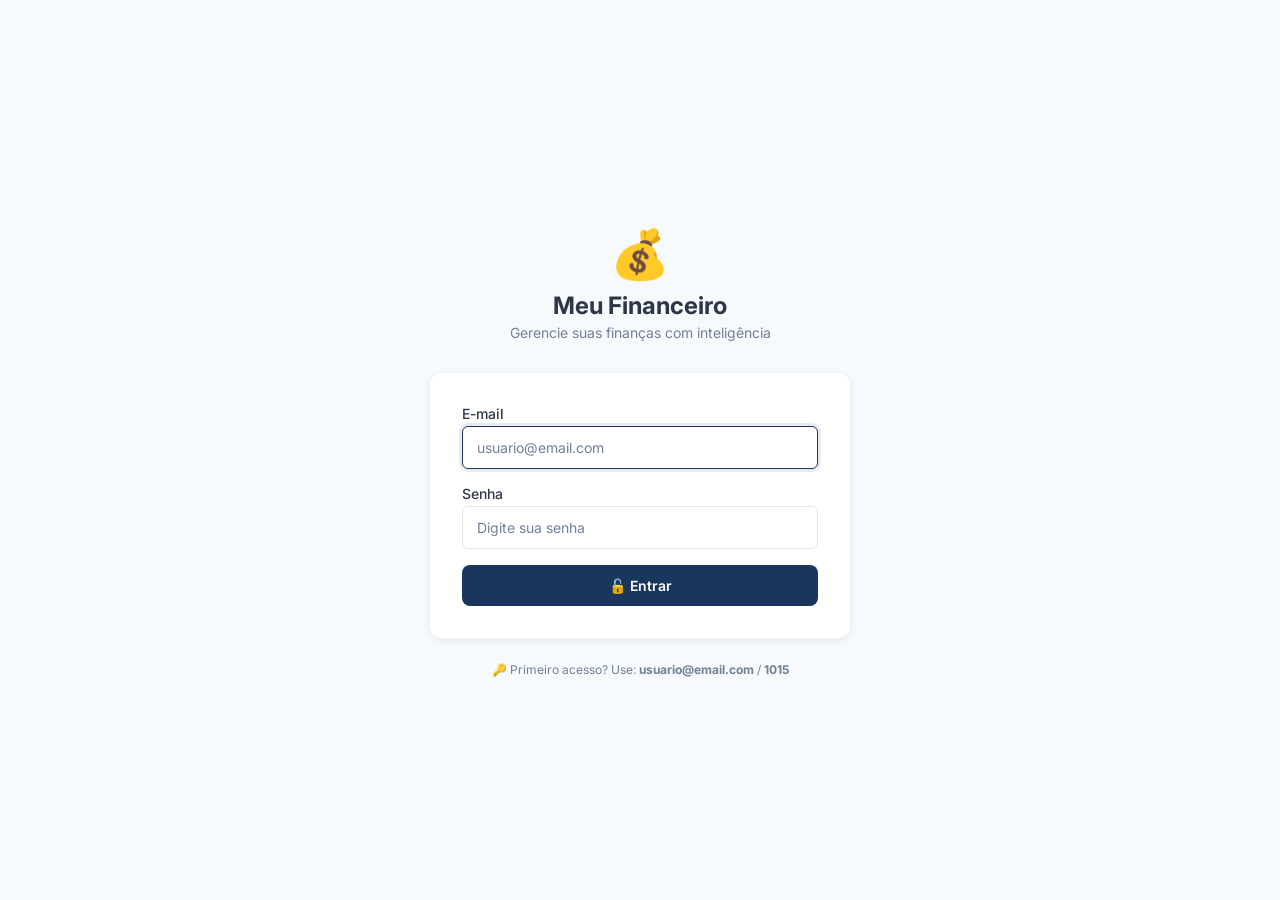
==== index.html @ fb4f3ed3 "Etapa 3: Banco de dados" ====
<!DOCTYPE html>
<html lang="pt-BR">
<head>
    <meta charset="UTF-8">
    <meta name="viewport" content="width=device-width, initial-scale=1.0">
    <title>Login - Meu Financeiro</title>
    
    <!-- Fonte Inter -->
    <link rel="preconnect" href="https://fonts.googleapis.com">
    <link rel="preconnect" href="https://fonts.gstatic.com" crossorigin>
    <link href="https://fonts.googleapis.com/css2?family=Inter:wght@400;500;600;700&display=swap" rel="stylesheet">
    
    <!-- CSS base -->
    <link rel="stylesheet" href="css/reset.css">
    <link rel="stylesheet" href="css/variables.css">
    <link rel="stylesheet" href="css/components.css">
</head>
<body class="pagina-login">

    <div class="login-container">
        
        <!-- Logo e título -->
        <div class="login-logo">
            <div class="icone">💰</div>
            <h2>Meu Financeiro</h2>
            <p>Gerencie suas finanças com inteligência</p>
        </div>
        
        <!-- Card do formulário -->
        <div class="login-card">
            <form id="formLogin" class="formulario" autocomplete="off">
                
                <!-- Alerta de erro (escondido por padrão) -->
                <div id="alertaLogin" class="alertas alerta-erro"></div>
                
                <div class="grupo-campo">
                    <label for="email">E-mail</label>
                    <input 
                        type="email" 
                        id="email" 
                        placeholder="usuario@email.com" 
                        required
                        autofocus
                    >
                </div>
                
                <div class="grupo-campo">
                    <label for="senha">Senha</label>
                    <input 
                        type="password" 
                        id="senha" 
                        placeholder="Digite sua senha" 
                        required
                    >
                </div>
                
                <button type="submit" class="btn btn-primario">
                    🔓 Entrar
                </button>
                
            </form>
        </div>
        
        <!-- Dica de acesso -->
        <div class="login-rodape">
            <p>🔑 Primeiro acesso? Use: <strong>usuario@email.com</strong> / <strong>1015</strong></p>
        </div>
        
    </div>

    <!-- JavaScript de autenticação -->
    <script src="js/auth.js"></script>
</body>
</html>
---- css/variables.css ----
/* ============================================
   VARIABLES.CSS - Nosso catálogo de estilos
   ============================================
   As variáveis CSS começam com -- (dois traços)
   e podemos usar em qualquer lugar depois.
   ============================================ */

:root {
    /* ---------- CORES PRINCIPAIS ---------- */
    --cor-primaria: #1a365d;           /* Azul escuro profissional */
    --cor-primaria-clara: #2c5282;     /* Azul um pouco mais claro */
    --cor-primaria-escura: #102a4c;    /* Azul mais escuro (hover) */

    /* ---------- CORES DE STATUS ---------- */
    --cor-receita: #38a169;            /* Verde = dinheiro entrando */
    --cor-receita-clara: #48bb78;      /* Verde mais claro */
    --cor-despesa: #e53e3e;            /* Vermelho = dinheiro saindo */
    --cor-despesa-clara: #fc8181;      /* Vermelho mais claro */
    --cor-alerta: #f6e05e;             /* Amarelo = avisos do assistente */
    --cor-alerta-clara: #faf089;       /* Amarelo bem suave */

    /* ---------- CORES NEUTRAS ---------- */
    --cor-fundo: #f7fafc;              /* Fundo cinza bem claro */
    --cor-fundo-branco: #ffffff;       /* Branco puro */
    --cor-texto: #2d3748;              /* Texto principal (quase preto) */
    --cor-texto-claro: #718096;        /* Texto secundário (cinza) */
    --cor-borda: #e2e8f0;              /* Bordas cinza claro */
    --cor-borda-escura: #cbd5e0;       /* Bordas um pouco mais fortes */

    /* ---------- TIPOGRAFIA ---------- */
    --fonte-principal: 'Inter', sans-serif;
    --tamanho-titulo: 24px;
    --tamanho-subtitulo: 18px;
    --tamanho-texto: 14px;
    --tamanho-pequeno: 12px;

    /* ---------- ESPAÇAMENTOS ---------- */
    --espacamento-xs: 4px;
    --espacamento-sm: 8px;
    --espacamento-md: 16px;
    --espacamento-lg: 24px;
    --espacamento-xl: 32px;

    /* ---------- SOMBRAS ---------- */
    --sombra-card: 0 2px 8px rgba(0, 0, 0, 0.08);
    --sombra-card-hover: 0 4px 12px rgba(0, 0, 0, 0.12);
    --sombra-menu: 2px 0 8px rgba(0, 0, 0, 0.05);

    /* ---------- BORDAS ARREDONDADAS ---------- */
    --raio-pequeno: 6px;
    --raio-medio: 8px;
    --raio-grande: 12px;

    /* ---------- TRANSICÕES ---------- */
    --transicao-rapida: 0.2s ease;
    --transicao-normal: 0.3s ease;
}
---- css/components.css ----
/* ============================================
   COMPONENTS.CSS - Peças visuais reutilizáveis
   ============================================
   Pense neste arquivo como uma caixa de legos.
   Cada classe aqui é uma peça que usamos para
   montar qualquer tela do sistema.
   ============================================ */

/* ---------- BOTÕES ---------- */
.btn {
    display: inline-flex;             /* Alinha ícone e texto */
    align-items: center;
    justify-content: center;
    gap: var(--espacamento-sm);
    padding: 12px 24px;
    border-radius: var(--raio-medio);
    font-size: var(--tamanho-texto);
    font-weight: 600;
    cursor: pointer;
    transition: all var(--transicao-rapida);
    border: none;
    width: 100%;                      /* Ocupa largura total por padrão */
}

/* Botão primário (azul) */
.btn-primario {
    background-color: var(--cor-primaria);
    color: #ffffff;
}

.btn-primario:hover {
    background-color: var(--cor-primaria-clara);
    transform: translateY(-1px);    /* Leve efeito de "subir" */
}

/* Botão desabilitado */
.btn:disabled {
    opacity: 0.6;
    cursor: not-allowed;
    transform: none;
}

/* ---------- FORMULÁRIOS ---------- */
.formulario {
    display: flex;
    flex-direction: column;
    gap: var(--espacamento-md);
}

.grupo-campo {
    display: flex;
    flex-direction: column;
    gap: var(--espacamento-xs);
}

.grupo-campo label {
    font-size: var(--tamanho-texto);
    font-weight: 500;
    color: var(--cor-texto);
}

.grupo-campo input {
    padding: 12px 14px;
    border: 1px solid var(--cor-borda);
    border-radius: var(--raio-pequeno);
    font-size: var(--tamanho-texto);
    color: var(--cor-texto);
    background-color: var(--cor-fundo-branco);
    transition: border-color var(--transicao-rapida);
}

.grupo-campo input:focus {
    outline: none;                    /* Remove contorno azul padrão do navegador */
    border-color: var(--cor-primaria);
    box-shadow: 0 0 0 3px rgba(26, 54, 93, 0.1); /* Brilho suave ao redor */
}

.grupo-campo input::placeholder {
    color: var(--cor-texto-claro);
}

/* ---------- ALERTAS / MENSAGENS ---------- */
.alertas {
    padding: var(--espacamento-md);
    border-radius: var(--raio-medio);
    font-size: var(--tamanho-texto);
    display: none;                    /* Escondido por padrão */
    align-items: center;
    gap: var(--espacamento-sm);
}

.alertas.visivel {
    display: flex;                    /* Mostra quando tem classe "visivel" */
}

.alerta-erro {
    background-color: #fff5f5;
    color: var(--cor-despesa);
    border: 1px solid #fc8181;
}

.alerta-sucesso {
    background-color: #f0fff4;
    color: var(--cor-receita);
    border: 1px solid #9ae6b4;
}

/* ---------- CARD / PAINEL ---------- */
.card {
    background-color: var(--cor-fundo-branco);
    border-radius: var(--raio-grande);
    box-shadow: var(--sombra-card);
    padding: var(--espacamento-xl);
}

/* ---------- TELA DE LOGIN ESPECÍFICA ---------- */
.pagina-login {
    min-height: 100vh;
    display: flex;
    align-items: center;              /* Centraliza verticalmente */
    justify-content: center;          /* Centraliza horizontalmente */
    background-color: var(--cor-fundo);
    padding: var(--espacamento-md);
}

.login-container {
    width: 100%;
    max-width: 420px;                 /* Não fica muito largo no desktop */
}

.login-logo {
    text-align: center;
    margin-bottom: var(--espacamento-xl);
}

.login-logo .icone {
    font-size: 48px;
    margin-bottom: var(--espacamento-sm);
}

.login-logo h2 {
    font-size: var(--tamanho-titulo);
    color: var(--cor-texto);
    font-weight: 700;
}

.login-logo p {
    color: var(--cor-texto-claro);
    font-size: var(--tamanho-texto);
    margin-top: var(--espacamento-xs);
}

.login-card {
    background-color: var(--cor-fundo-branco);
    border-radius: var(--raio-grande);
    box-shadow: var(--sombra-card);
    padding: var(--espacamento-xl);
}

.login-rodape {
    text-align: center;
    margin-top: var(--espacamento-lg);
    color: var(--cor-texto-claro);
    font-size: var(--tamanho-pequeno);
}
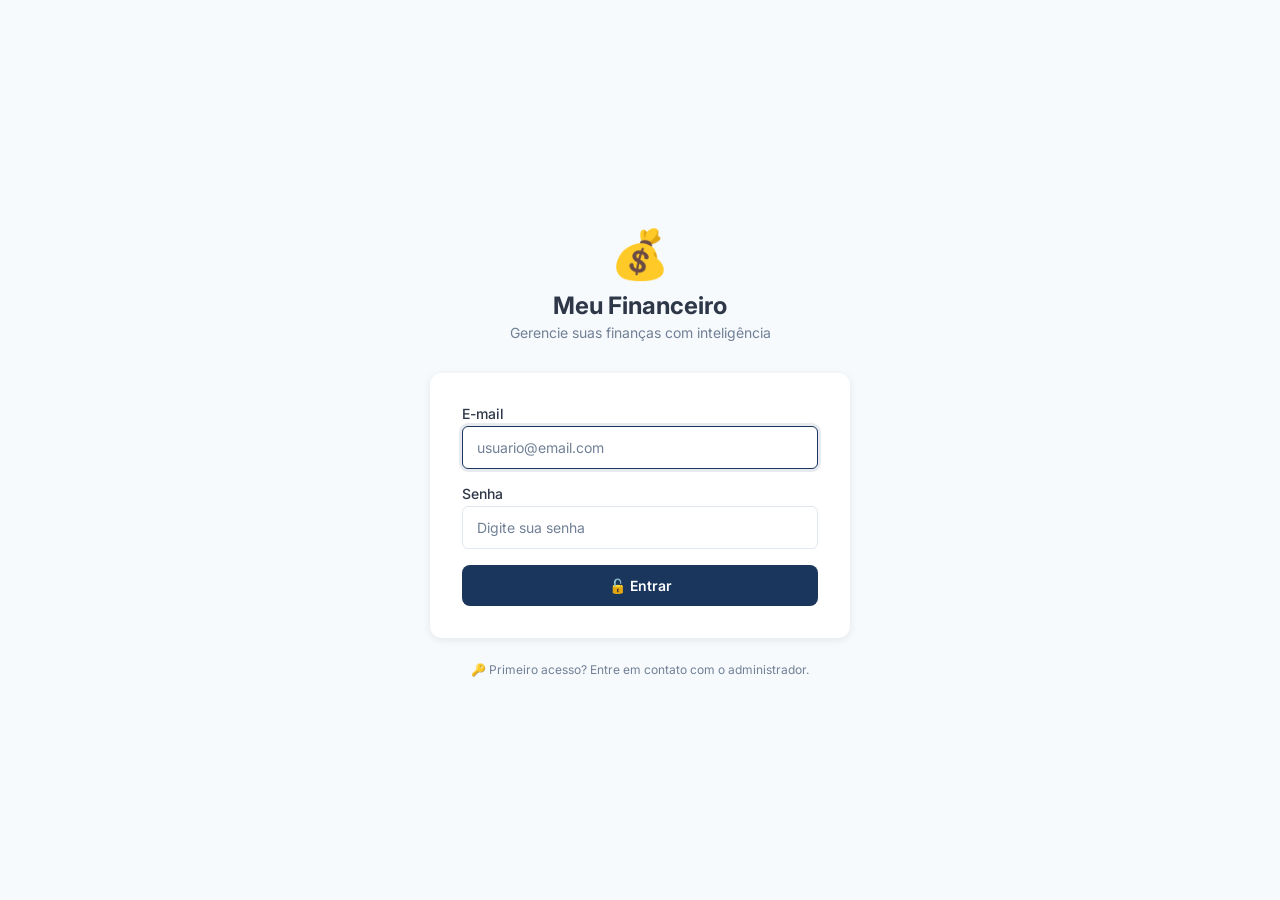
==== commit e440a87e: "Etapa 13: Toques finais" ====
--- a/index.html
+++ b/index.html
@@ -14,6 +14,7 @@
     <link rel="stylesheet" href="css/reset.css">
     <link rel="stylesheet" href="css/variables.css">
     <link rel="stylesheet" href="css/components.css">
+    <link rel="stylesheet" href="css/responsive.css">
 </head>
 <body class="pagina-login">
 
@@ -63,7 +64,7 @@
         
         <!-- Dica de acesso -->
         <div class="login-rodape">
-            <p>🔑 Primeiro acesso? Use: <strong>usuario@email.com</strong> / <strong>1015</strong></p>
+            <p>🔑 Primeiro acesso? Entre em contato com o administrador.</p>
         </div>
         
     </div>
--- a/css/responsive.css
+++ b/css/responsive.css
@@ -0,0 +1,312 @@
+/* ============================================
+   RESPONSIVE.CSS - Ajustes para celular
+   ============================================ */
+
+/* ---------- TABLETS (768px - 1024px) ---------- */
+@media (max-width: 1024px) {
+    .grid-cartoes {
+        grid-template-columns: repeat(2, 1fr);
+    }
+}
+
+/* ---------- CELULAR (até 768px) ---------- */
+@media (max-width: 768px) {
+    
+    /* --- Layout base --- */
+    .conteudo {
+        margin-left: 0;
+    }
+    
+    .cabecalho {
+        padding: 12px 16px;
+        padding-left: 56px; /* espaço para o hambúrguer */
+    }
+    
+    .saudacao h1 {
+        font-size: 18px;
+    }
+    
+    .area-principal {
+        padding: 16px;
+    }
+    
+    /* --- Cards dashboard --- */
+    .grid-cartoes {
+        grid-template-columns: 1fr;
+        gap: 12px;
+        margin-bottom: 20px;
+    }
+    
+    .cartao {
+        padding: 16px;
+    }
+    
+    .cartao-valor {
+        font-size: 22px;
+    }
+    
+    /* --- Assistente --- */
+    .assistente {
+        padding: 16px;
+        margin-bottom: 20px;
+    }
+    
+    /* --- Calendário --- */
+    .calendario-grade-container {
+        display: none;
+    }
+    
+    .lista-mobile {
+        display: flex;
+    }
+    
+    /* --- Lançamentos --- */
+    .page-header {
+        flex-direction: column;
+        align-items: flex-start;
+        gap: 12px;
+    }
+    
+    .barra-filtros {
+        flex-direction: column;
+        gap: 10px;
+    }
+    
+    .grupo-filtro {
+        width: 100%;
+    }
+    
+    .grupo-filtro input,
+    .grupo-filtro select {
+        width: 100%;
+    }
+    
+    /* --- Patrimônio --- */
+    .patrimonio-topo {
+        flex-direction: column;
+        align-items: flex-start;
+        gap: 12px;
+    }
+    
+    .patrimonio-valor .valor {
+        font-size: 28px;
+    }
+    
+    /* --- Configurações --- */
+    .abas-nav {
+        overflow-x: auto;
+        white-space: nowrap;
+        -webkit-overflow-scrolling: touch;
+    }
+    
+    .card-config,
+    .sobre-sistema {
+        max-width: 100%;
+    }
+    
+    /* --- Modais --- */
+    .modal-conteudo {
+        max-width: 100%;
+        max-height: 95vh;
+        border-radius: 16px 16px 0 0;
+        margin-top: auto;
+    }
+    
+    .modal-overlay.visivel {
+        align-items: flex-end;
+    }
+    
+    /* --- Tabelas --- */
+    .tabela-container {
+        display: none;
+    }
+    
+    .cards-mobile {
+        display: flex;
+    }
+    
+    /* --- Formulários --- */
+    .linha-dupla {
+        grid-template-columns: 1fr;
+    }
+}
+
+/* ---------- CELULAR PEQUENO (até 480px) ---------- */
+@media (max-width: 480px) {
+    
+    .menu-logo {
+        padding: 16px;
+        font-size: 16px;
+    }
+    
+    .menu-item {
+        padding: 12px 16px;
+        font-size: 14px;
+    }
+    
+    .perfil-icone {
+        width: 36px;
+        height: 36px;
+        font-size: 14px;
+    }
+    
+    .cartao-icone {
+        width: 36px;
+        height: 36px;
+        font-size: 18px;
+    }
+    
+    .btn-novo {
+        width: 100%;
+        justify-content: center;
+    }
+    
+    .recorrente-acoes {
+        flex-direction: column;
+        gap: 6px;
+    }
+    
+    .item-recorrente {
+        flex-direction: column;
+        align-items: flex-start;
+        gap: 12px;
+    }
+    
+    .recorrente-acoes {
+        flex-direction: row;
+        width: 100%;
+        justify-content: flex-end;
+    }
+}
+
+/* ---------- FAB - FLOATING ACTION BUTTON ---------- */
+.fab-container {
+    display: none; /* Só aparece no mobile */
+}
+
+@media (max-width: 768px) {
+    .fab-container {
+        display: block;
+        position: fixed;
+        bottom: 24px;
+        right: 24px;
+        z-index: 500;
+    }
+    
+    .fab-principal {
+        width: 56px;
+        height: 56px;
+        border-radius: 50%;
+        background-color: var(--cor-primaria);
+        color: #ffffff;
+        border: none;
+        font-size: 24px;
+        cursor: pointer;
+        box-shadow: 0 4px 12px rgba(26, 54, 93, 0.4);
+        display: flex;
+        align-items: center;
+        justify-content: center;
+        transition: all 0.3s ease;
+    }
+    
+    .fab-principal:hover {
+        transform: scale(1.1);
+        background-color: var(--cor-primaria-clara);
+    }
+    
+    .fab-principal.ativo {
+        transform: rotate(45deg);
+    }
+    
+    .fab-opcoes {
+        position: absolute;
+        bottom: 68px;
+        right: 0;
+        display: flex;
+        flex-direction: column;
+        gap: 12px;
+        opacity: 0;
+        pointer-events: none;
+        transform: translateY(20px);
+        transition: all 0.3s ease;
+    }
+    
+    .fab-opcoes.visivel {
+        opacity: 1;
+        pointer-events: auto;
+        transform: translateY(0);
+    }
+    
+    .fab-opcao {
+        display: flex;
+        align-items: center;
+        gap: 10px;
+        white-space: nowrap;
+    }
+    
+    .fab-opcao button {
+        width: 48px;
+        height: 48px;
+        border-radius: 50%;
+        border: none;
+        color: #fff;
+        font-size: 20px;
+        cursor: pointer;
+        box-shadow: 0 2px 8px rgba(0,0,0,0.2);
+        display: flex;
+        align-items: center;
+        justify-content: center;
+    }
+    
+    .fab-opcao.receita button {
+        background-color: var(--cor-receita);
+    }
+    
+    .fab-opcao.despesa button {
+        background-color: var(--cor-despesa);
+    }
+    
+    .fab-opcao span {
+        background-color: var(--cor-texto);
+        color: #fff;
+        padding: 4px 10px;
+        border-radius: 6px;
+        font-size: 12px;
+        font-weight: 500;
+    }
+    
+    /* Ajuste para não cobrir conteúdo */
+    .area-principal {
+        padding-bottom: 80px;
+    }
+}
+
+/* ---------- TOUCH FRIENDLY ---------- */
+@media (max-width: 768px) {
+    
+    /* Aumenta área de toque */
+    .menu-item {
+        min-height: 48px;
+    }
+    
+    .btn-acao {
+        width: 40px;
+        height: 40px;
+    }
+    
+    .card-lancamento {
+        padding: 16px;
+    }
+    
+    .card-acoes button {
+        padding: 12px;
+    }
+    
+    /* Remove hover em touch */
+    .cartao:hover,
+    .card-bem:hover,
+    .item-recorrente:hover {
+        box-shadow: var(--sombra-card);
+        transform: none;
+    }
+}
